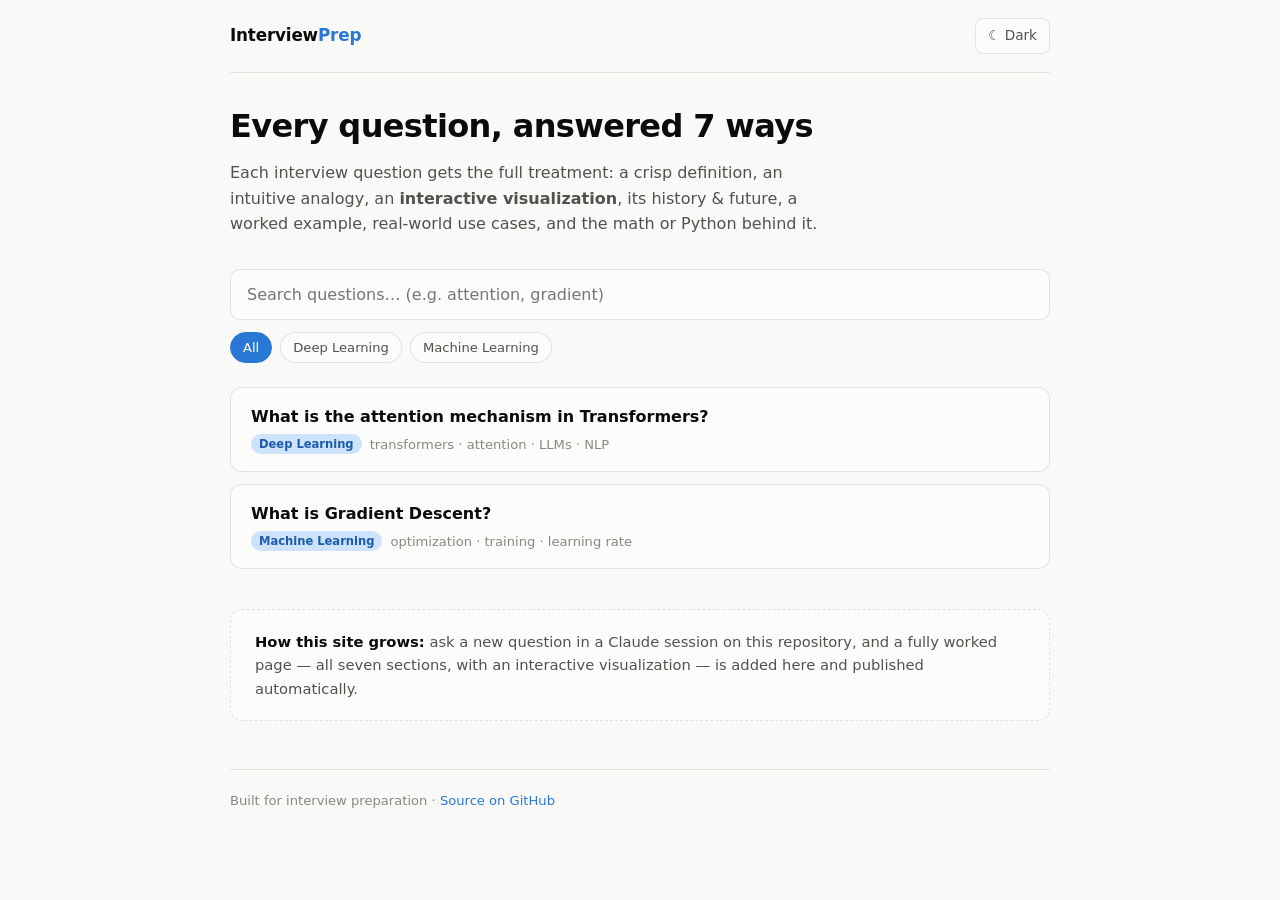
==== index.html @ ab45c210 "Add interview-prep static site with 7-section question pages Home page with search and topic filters" ====
<!DOCTYPE html>
<html lang="en">
<head>
<meta charset="utf-8">
<meta name="viewport" content="width=device-width, initial-scale=1">
<title>Interview Prep — every question, answered 7 ways</title>
<meta name="description" content="Interview preparation notes: each question explained with a definition, analogy, interactive visualization, history, example, use case, and math/code.">
<link rel="stylesheet" href="assets/style.css">
<link rel="icon" href="data:image/svg+xml,<svg xmlns='http://www.w3.org/2000/svg' viewBox='0 0 100 100'><text y='.9em' font-size='90'>🎯</text></svg>">
<script src="assets/questions.js"></script>
<script src="assets/site.js"></script>
</head>
<body>
<div class="wrap">
  <header class="site">
    <a class="brand" href="index.html">Interview<span>Prep</span></a>
    <button id="theme-toggle" type="button">☾ Dark</button>
  </header>

  <div class="hero">
    <h1>Every question, answered 7 ways</h1>
    <p>Each interview question gets the full treatment: a crisp definition, an
    intuitive analogy, an <strong>interactive visualization</strong>, its
    history &amp; future, a worked example, real-world use cases, and the math
    or Python behind it.</p>
  </div>

  <div class="search-row">
    <input id="search" type="search" placeholder="Search questions… (e.g. attention, gradient)" aria-label="Search questions">
  </div>
  <div class="topic-chips" id="topic-chips" role="group" aria-label="Filter by topic"></div>

  <ul class="qlist" id="question-list"></ul>
  <p class="empty-note" id="empty-note" hidden>No questions match — try a different search.</p>

  <div class="howto">
    <strong>How this site grows:</strong> ask a new question in a Claude session
    on this repository, and a fully worked page — all seven sections, with an
    interactive visualization — is added here and published automatically.
  </div>

  <footer class="site">
    Built for interview preparation ·
    <a href="https://github.com/gangwar-ajay/Interview-Preparation">Source on GitHub</a>
  </footer>
</div>
</body>
</html>
---- assets/style.css ----
/* ============================================================
   Interview Prep — shared stylesheet
   Light/dark themes via prefers-color-scheme + data-theme toggle
   ============================================================ */

:root {
  color-scheme: light;
  --page:           #f9f9f7;
  --surface:        #fcfcfb;
  --text-primary:   #0b0b0b;
  --text-secondary: #52514e;
  --muted:          #898781;
  --hairline:       #e1e0d9;
  --border:         rgba(11, 11, 11, 0.10);
  --accent:         #2a78d6;
  --accent-soft:    #cde2fb;
  --accent-strong:  #1c5cab;
  --series-2:       #eb6834;
  --good:           #006300;
  --code-bg:        #f2f1ee;
}

@media (prefers-color-scheme: dark) {
  :root:where(:not([data-theme="light"])) {
    color-scheme: dark;
    --page:           #0d0d0d;
    --surface:        #1a1a19;
    --text-primary:   #ffffff;
    --text-secondary: #c3c2b7;
    --muted:          #898781;
    --hairline:       #2c2c2a;
    --border:         rgba(255, 255, 255, 0.10);
    --accent:         #3987e5;
    --accent-soft:    #104281;
    --accent-strong:  #86b6ef;
    --series-2:       #d95926;
    --good:           #0ca30c;
    --code-bg:        #232322;
  }
}
:root[data-theme="dark"] {
  color-scheme: dark;
  --page:           #0d0d0d;
  --surface:        #1a1a19;
  --text-primary:   #ffffff;
  --text-secondary: #c3c2b7;
  --muted:          #898781;
  --hairline:       #2c2c2a;
  --border:         rgba(255, 255, 255, 0.10);
  --accent:         #3987e5;
  --accent-soft:    #104281;
  --accent-strong:  #86b6ef;
  --series-2:       #d95926;
  --good:           #0ca30c;
  --code-bg:        #232322;
}

* { box-sizing: border-box; }

body {
  margin: 0;
  background: var(--page);
  color: var(--text-primary);
  font-family: system-ui, -apple-system, "Segoe UI", sans-serif;
  line-height: 1.6;
  -webkit-font-smoothing: antialiased;
}

.wrap {
  max-width: 860px;
  margin: 0 auto;
  padding: 0 20px 80px;
}

/* ---------- header ---------- */
header.site {
  display: flex;
  align-items: center;
  justify-content: space-between;
  gap: 12px;
  padding: 18px 0;
  border-bottom: 1px solid var(--hairline);
  margin-bottom: 28px;
}
header.site a.brand {
  font-weight: 700;
  font-size: 1.05rem;
  color: var(--text-primary);
  text-decoration: none;
  letter-spacing: -0.01em;
}
header.site a.brand span { color: var(--accent); }
#theme-toggle {
  background: var(--surface);
  color: var(--text-secondary);
  border: 1px solid var(--border);
  border-radius: 8px;
  padding: 6px 12px;
  font: inherit;
  font-size: 0.85rem;
  cursor: pointer;
}
#theme-toggle:hover { color: var(--text-primary); }

/* ---------- home page ---------- */
.hero { margin: 8px 0 32px; }
.hero h1 {
  font-size: 2rem;
  letter-spacing: -0.02em;
  margin: 0 0 8px;
}
.hero p { color: var(--text-secondary); margin: 0; max-width: 60ch; }

.search-row { margin: 24px 0 12px; }
#search {
  width: 100%;
  padding: 12px 16px;
  font: inherit;
  color: var(--text-primary);
  background: var(--surface);
  border: 1px solid var(--border);
  border-radius: 10px;
}
#search:focus { outline: 2px solid var(--accent); outline-offset: 1px; }

.topic-chips { display: flex; flex-wrap: wrap; gap: 8px; margin: 12px 0 24px; }
.topic-chips button {
  font: inherit;
  font-size: 0.82rem;
  padding: 4px 12px;
  border-radius: 999px;
  border: 1px solid var(--border);
  background: var(--surface);
  color: var(--text-secondary);
  cursor: pointer;
}
.topic-chips button[aria-pressed="true"] {
  background: var(--accent);
  border-color: var(--accent);
  color: #fff;
}

ul.qlist { list-style: none; margin: 0; padding: 0; display: grid; gap: 12px; }
ul.qlist li a {
  display: block;
  background: var(--surface);
  border: 1px solid var(--border);
  border-radius: 12px;
  padding: 16px 20px;
  text-decoration: none;
  color: var(--text-primary);
  transition: border-color 0.15s;
}
ul.qlist li a:hover { border-color: var(--accent); }
ul.qlist .qtitle { font-weight: 600; }
ul.qlist .qmeta { font-size: 0.82rem; color: var(--muted); margin-top: 4px; }
.badge {
  display: inline-block;
  font-size: 0.72rem;
  font-weight: 600;
  padding: 1px 8px;
  border-radius: 999px;
  background: var(--accent-soft);
  color: var(--accent-strong);
  margin-right: 8px;
  vertical-align: 1px;
}
.empty-note { color: var(--muted); padding: 24px 4px; }

.howto {
  margin-top: 40px;
  padding: 20px 24px;
  background: var(--surface);
  border: 1px dashed var(--hairline);
  border-radius: 12px;
  color: var(--text-secondary);
  font-size: 0.92rem;
}
.howto strong { color: var(--text-primary); }

/* ---------- question page ---------- */
nav.crumb { font-size: 0.88rem; margin-bottom: 16px; }
nav.crumb a { color: var(--accent); text-decoration: none; }
nav.crumb a:hover { text-decoration: underline; }

article.question > h1 {
  font-size: 1.7rem;
  letter-spacing: -0.02em;
  margin: 4px 0 6px;
}
.q-topic { color: var(--muted); font-size: 0.88rem; margin-bottom: 28px; }

section.qsection {
  background: var(--surface);
  border: 1px solid var(--border);
  border-radius: 12px;
  padding: 20px 24px 24px;
  margin-bottom: 20px;
}
section.qsection h2 {
  display: flex;
  align-items: center;
  gap: 10px;
  font-size: 1.05rem;
  margin: 0 0 12px;
}
section.qsection h2 .num {
  flex: none;
  width: 26px;
  height: 26px;
  border-radius: 8px;
  background: var(--accent);
  color: #fff;
  font-size: 0.82rem;
  font-weight: 700;
  display: grid;
  place-items: center;
}
section.qsection p { color: var(--text-secondary); margin: 0 0 12px; }
section.qsection p:last-child { margin-bottom: 0; }
section.qsection strong { color: var(--text-primary); }
section.qsection ul, section.qsection ol { color: var(--text-secondary); padding-left: 22px; margin: 0 0 12px; }
section.qsection li { margin-bottom: 6px; }

.timeline { display: grid; gap: 10px; margin: 4px 0 0; }
.timeline .t-row { display: grid; grid-template-columns: 110px 1fr; gap: 14px; }
.timeline .t-when { font-weight: 700; color: var(--accent-strong); font-size: 0.88rem; padding-top: 2px; }
.timeline .t-what { color: var(--text-secondary); }

.formula {
  background: var(--code-bg);
  border: 1px solid var(--hairline);
  border-radius: 10px;
  padding: 14px 18px;
  margin: 12px 0;
  font-size: 1.05rem;
  overflow-x: auto;
  text-align: center;
}
.formula .var { font-style: italic; }

pre {
  background: var(--code-bg);
  border: 1px solid var(--hairline);
  border-radius: 10px;
  padding: 14px 18px;
  overflow-x: auto;
  font-size: 0.85rem;
  line-height: 1.55;
  margin: 12px 0 0;
}
code { font-family: ui-monospace, "SF Mono", Menlo, Consolas, monospace; }
p code, li code {
  background: var(--code-bg);
  border: 1px solid var(--hairline);
  border-radius: 5px;
  padding: 1px 5px;
  font-size: 0.86em;
}

/* ---------- interactive viz shared chrome ---------- */
.viz {
  background: var(--page);
  border: 1px solid var(--hairline);
  border-radius: 10px;
  padding: 18px;
  margin-top: 8px;
}
.viz .viz-hint { font-size: 0.82rem; color: var(--muted); margin: 0 0 14px; }
.viz .controls {
  display: flex;
  flex-wrap: wrap;
  gap: 16px;
  align-items: center;
  margin-bottom: 16px;
  font-size: 0.85rem;
  color: var(--text-secondary);
}
.viz .controls label { display: flex; align-items: center; gap: 8px; }
.viz .controls input[type="range"] { accent-color: var(--accent); width: 130px; }
.viz .controls button {
  font: inherit;
  font-size: 0.85rem;
  padding: 5px 14px;
  border-radius: 8px;
  border: 1px solid var(--border);
  background: var(--surface);
  color: var(--text-primary);
  cursor: pointer;
}
.viz .controls button.primary { background: var(--accent); border-color: var(--accent); color: #fff; }
.viz .controls output { font-variant-numeric: tabular-nums; color: var(--text-primary); }
.viz .readout {
  font-size: 0.85rem;
  color: var(--text-secondary);
  font-variant-numeric: tabular-nums;
  margin-top: 12px;
  min-height: 1.4em;
}
.viz svg { display: block; width: 100%; height: auto; }

footer.site {
  margin-top: 48px;
  padding-top: 20px;
  border-top: 1px solid var(--hairline);
  color: var(--muted);
  font-size: 0.82rem;
}
footer.site a { color: var(--accent); text-decoration: none; }

@media (max-width: 560px) {
  .timeline .t-row { grid-template-columns: 1fr; gap: 2px; }
  .hero h1 { font-size: 1.55rem; }
}
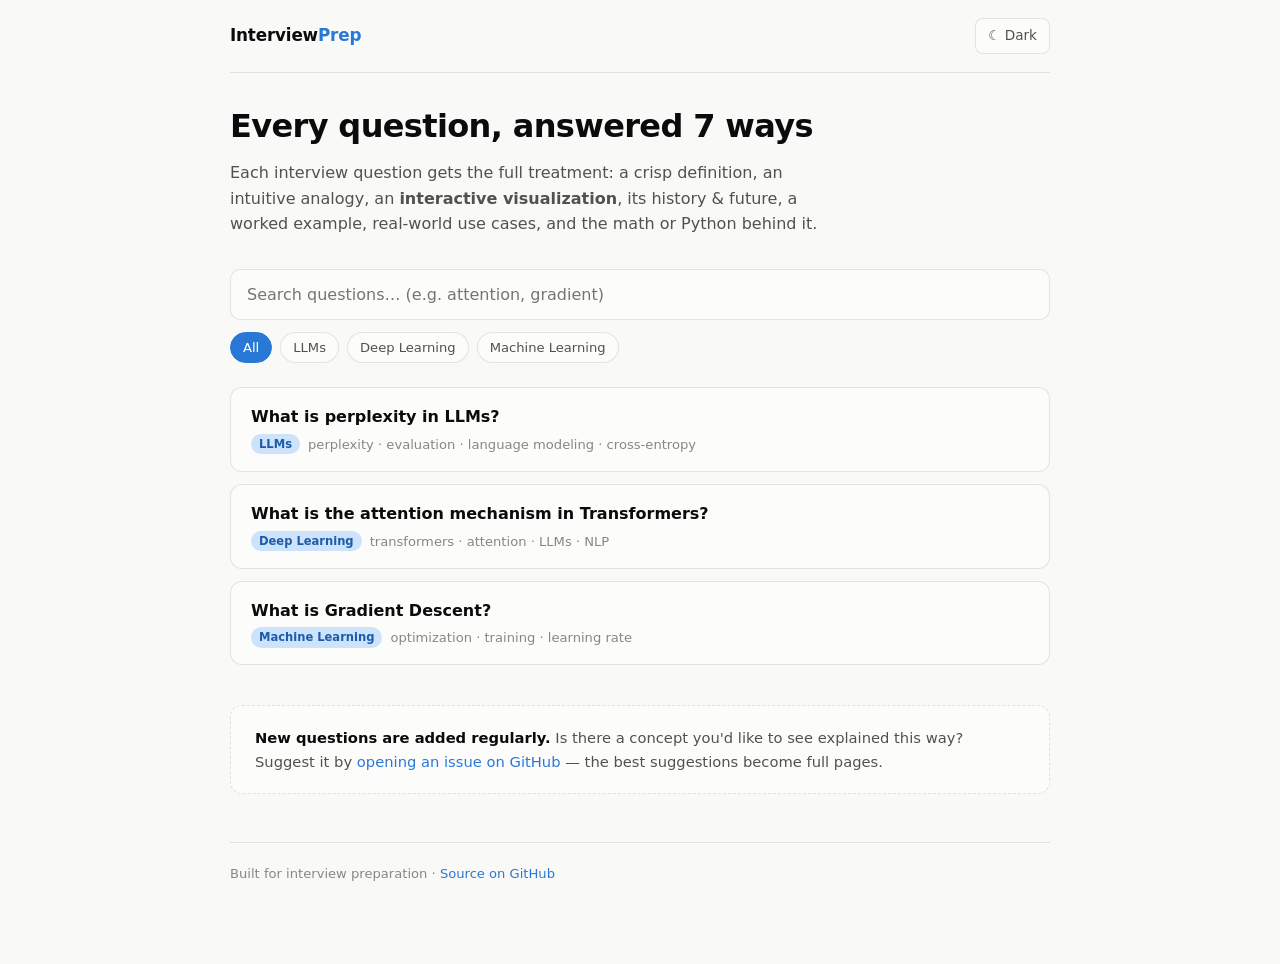
==== commit ccb4cb53: "Replace home-page workflow note with public-facing suggestion box The blurb about asking questions i" ====
--- a/index.html
+++ b/index.html
@@ -34,9 +34,10 @@
   <p class="empty-note" id="empty-note" hidden>No questions match — try a different search.</p>
 
   <div class="howto">
-    <strong>How this site grows:</strong> ask a new question in a Claude session
-    on this repository, and a fully worked page — all seven sections, with an
-    interactive visualization — is added here and published automatically.
+    <strong>New questions are added regularly.</strong> Is there a concept you'd
+    like to see explained this way? Suggest it by
+    <a href="https://github.com/gangwar-ajay/Interview-Preparation/issues">opening
+    an issue on GitHub</a> — the best suggestions become full pages.
   </div>
 
   <footer class="site">
--- a/assets/style.css
+++ b/assets/style.css
@@ -177,6 +177,8 @@
   font-size: 0.92rem;
 }
 .howto strong { color: var(--text-primary); }
+.howto a { color: var(--accent); text-decoration: none; }
+.howto a:hover { text-decoration: underline; }
 
 /* ---------- question page ---------- */
 nav.crumb { font-size: 0.88rem; margin-bottom: 16px; }
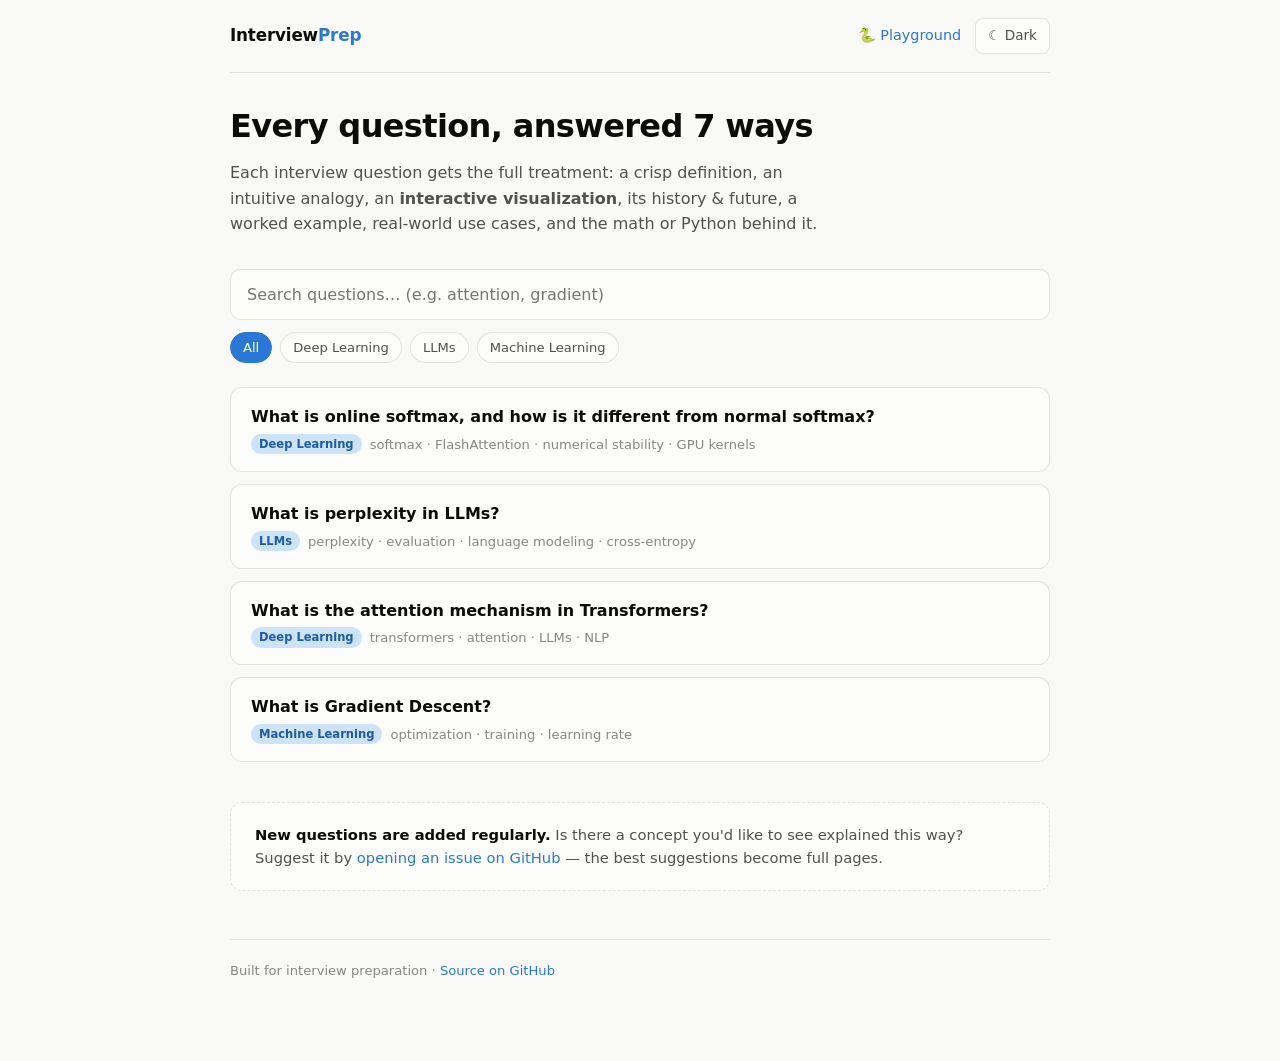
==== commit fb0e9fbf: "Add in-browser Python runner (Pyodide) and Playground page Every code block on question pages gets a" ====
--- a/index.html
+++ b/index.html
@@ -14,7 +14,10 @@
 <div class="wrap">
   <header class="site">
     <a class="brand" href="index.html">Interview<span>Prep</span></a>
-    <button id="theme-toggle" type="button">☾ Dark</button>
+    <div class="site-nav">
+      <a class="nav-link" href="playground.html">🐍 Playground</a>
+      <button id="theme-toggle" type="button">☾ Dark</button>
+    </div>
   </header>
 
   <div class="hero">
--- a/assets/style.css
+++ b/assets/style.css
@@ -90,6 +90,9 @@
   letter-spacing: -0.01em;
 }
 header.site a.brand span { color: var(--accent); }
+.site-nav { display: flex; align-items: center; gap: 14px; }
+.nav-link { color: var(--accent); text-decoration: none; font-size: 0.9rem; }
+.nav-link:hover { text-decoration: underline; }
 #theme-toggle {
   background: var(--surface);
   color: var(--text-secondary);
@@ -260,6 +263,26 @@
   font-size: 0.86em;
 }
 
+/* ---------- in-browser Python runner ---------- */
+.run-row { display: flex; align-items: center; gap: 12px; margin-top: 8px; }
+.run-btn {
+  font: inherit;
+  font-size: 0.85rem;
+  padding: 6px 16px;
+  border-radius: 8px;
+  border: 1px solid var(--accent);
+  background: var(--accent);
+  color: #fff;
+  cursor: pointer;
+}
+.run-btn:hover:not(:disabled) { background: var(--accent-strong); border-color: var(--accent-strong); }
+.run-btn:disabled { background: var(--surface); border-color: var(--border); color: var(--muted); cursor: default; }
+pre.py-out {
+  margin-top: 8px;
+  white-space: pre-wrap;
+  border-left: 3px solid var(--accent);
+}
+
 /* ---------- interactive viz shared chrome ---------- */
 .viz {
   background: var(--page);
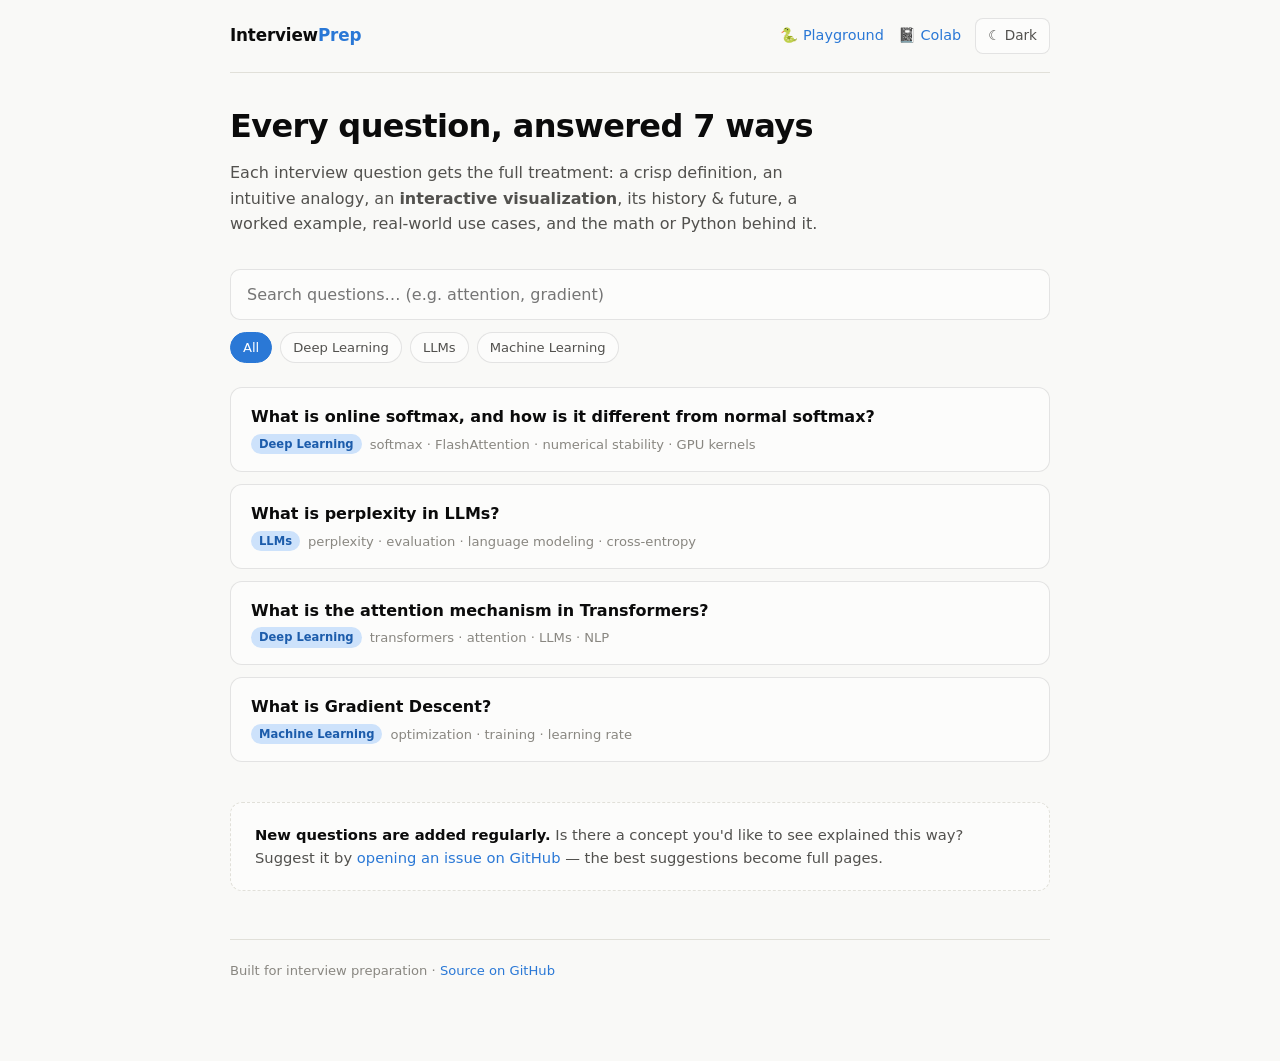
==== commit fa5b5575: "Add Colab notebooks page with header nav link New notebooks.html lists every companion Colab noteboo" ====
--- a/index.html
+++ b/index.html
@@ -16,6 +16,7 @@
     <a class="brand" href="index.html">Interview<span>Prep</span></a>
     <div class="site-nav">
       <a class="nav-link" href="playground.html">🐍 Playground</a>
+      <a class="nav-link" href="notebooks.html">📓 Colab</a>
       <button id="theme-toggle" type="button">☾ Dark</button>
     </div>
   </header>
--- a/assets/style.css
+++ b/assets/style.css
@@ -282,6 +282,15 @@
   white-space: pre-wrap;
   border-left: 3px solid var(--accent);
 }
+.colab-link {
+  font-size: 0.85rem;
+  padding: 6px 16px;
+  border-radius: 8px;
+  border: 1px solid var(--series-2);
+  color: var(--series-2);
+  text-decoration: none;
+}
+.colab-link:hover { background: var(--series-2); color: #fff; }
 
 /* ---------- interactive viz shared chrome ---------- */
 .viz {
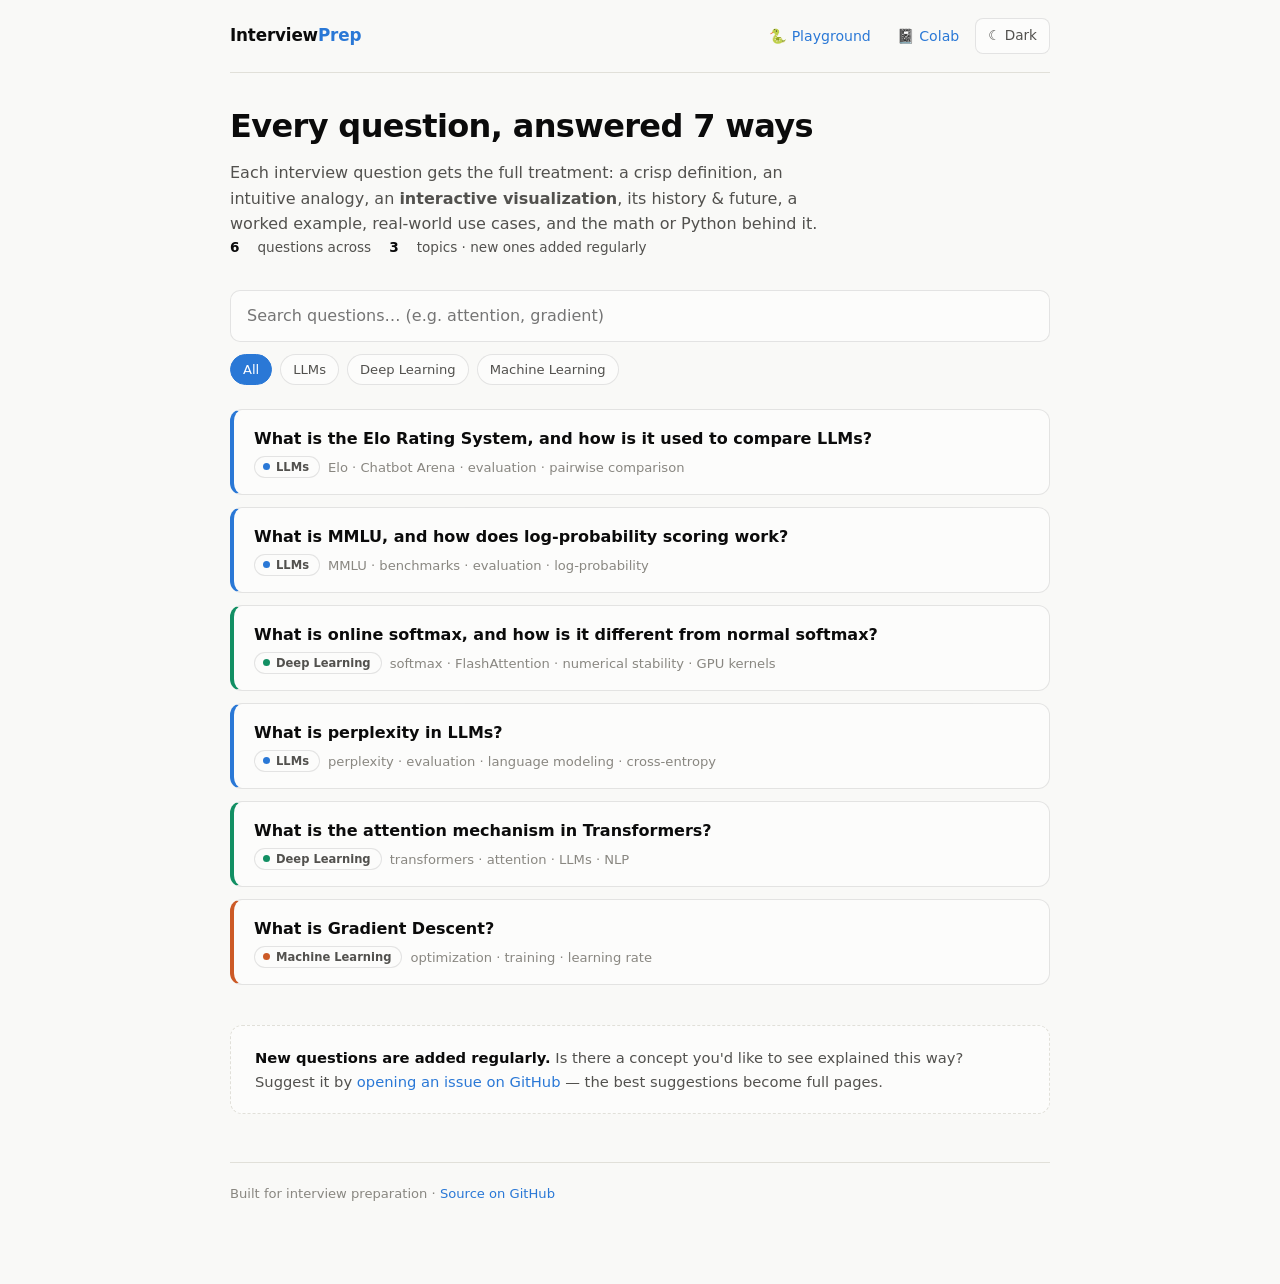
==== commit c12cd2d2: "Site-wide UI polish: topic colors, mini-nav, motion and focus refinement Core visual pass: each topi" ====
--- a/index.html
+++ b/index.html
@@ -27,6 +27,7 @@
     intuitive analogy, an <strong>interactive visualization</strong>, its
     history &amp; future, a worked example, real-world use cases, and the math
     or Python behind it.</p>
+    <p class="stats-line" id="stats"></p>
   </div>
 
   <div class="search-row">
--- a/assets/style.css
+++ b/assets/style.css
@@ -18,6 +18,19 @@
   --series-2:       #eb6834;
   --good:           #006300;
   --code-bg:        #f2f1ee;
+  --card-shadow:    0 6px 18px rgba(11, 11, 11, 0.08);
+
+  /* Per-topic identity colors — deep enough to carry white text/numerals
+     safely, so one set of values works unchanged in both themes. Used as
+     accents (card edges, dots, section numerals), never as body text. */
+  --topic-1: #2a78d6; /* blue   */
+  --topic-2: #cc5a26; /* orange */
+  --topic-3: #128f63; /* teal   */
+  --topic-4: #a8760a; /* gold   */
+  --topic-5: #b94a72; /* magenta*/
+  --topic-6: #1f7a1f; /* green  */
+  --topic-7: #4a3aa7; /* violet */
+  --topic-8: #c23a3a; /* red    */
 }
 
 @media (prefers-color-scheme: dark) {
@@ -36,6 +49,7 @@
     --series-2:       #d95926;
     --good:           #0ca30c;
     --code-bg:        #232322;
+    --card-shadow:    0 8px 20px rgba(0, 0, 0, 0.45);
   }
 }
 :root[data-theme="dark"] {
@@ -53,9 +67,15 @@
   --series-2:       #d95926;
   --good:           #0ca30c;
   --code-bg:        #232322;
+  --card-shadow:    0 8px 20px rgba(0, 0, 0, 0.45);
 }
 
 * { box-sizing: border-box; }
+
+html { scroll-behavior: auto; }
+@media (prefers-reduced-motion: no-preference) {
+  html { scroll-behavior: smooth; }
+}
 
 body {
   margin: 0;
@@ -75,9 +95,10 @@
 /* ---------- header ---------- */
 header.site {
   display: flex;
+  flex-wrap: wrap;
   align-items: center;
   justify-content: space-between;
-  gap: 12px;
+  gap: 10px 12px;
   padding: 18px 0;
   border-bottom: 1px solid var(--hairline);
   margin-bottom: 28px;
@@ -90,9 +111,16 @@
   letter-spacing: -0.01em;
 }
 header.site a.brand span { color: var(--accent); }
-.site-nav { display: flex; align-items: center; gap: 14px; }
-.nav-link { color: var(--accent); text-decoration: none; font-size: 0.9rem; }
-.nav-link:hover { text-decoration: underline; }
+.site-nav { display: flex; flex-wrap: wrap; align-items: center; gap: 6px; row-gap: 6px; }
+.nav-link {
+  color: var(--accent);
+  text-decoration: none;
+  font-size: 0.88rem;
+  padding: 6px 10px;
+  border-radius: 8px;
+  transition: background-color 0.15s;
+}
+.nav-link:hover { background: var(--surface); text-decoration: none; }
 #theme-toggle {
   background: var(--surface);
   color: var(--text-secondary);
@@ -102,8 +130,14 @@
   font: inherit;
   font-size: 0.85rem;
   cursor: pointer;
+  transition: color 0.15s, transform 0.1s ease;
 }
 #theme-toggle:hover { color: var(--text-primary); }
+
+@media (max-width: 480px) {
+  .site-nav { gap: 2px; }
+  .nav-link { font-size: 0.82rem; padding: 5px 8px; }
+}
 
 /* ---------- home page ---------- */
 .hero { margin: 8px 0 32px; }
@@ -113,6 +147,13 @@
   margin: 0 0 8px;
 }
 .hero p { color: var(--text-secondary); margin: 0; max-width: 60ch; }
+.stats-line {
+  display: flex; flex-wrap: wrap; gap: 8px 18px;
+  margin: 14px 0 0;
+  font-size: 0.85rem;
+  color: var(--muted);
+}
+.stats-line strong { color: var(--text-primary); font-variant-numeric: tabular-nums; }
 
 .search-row { margin: 24px 0 12px; }
 #search {
@@ -137,9 +178,12 @@
   color: var(--text-secondary);
   cursor: pointer;
 }
+.topic-chips button {
+  transition: background-color 0.15s, border-color 0.15s, transform 0.1s ease;
+}
 .topic-chips button[aria-pressed="true"] {
-  background: var(--accent);
-  border-color: var(--accent);
+  background: var(--tc, var(--accent));
+  border-color: var(--tc, var(--accent));
   color: #fff;
 }
 
@@ -148,25 +192,39 @@
   display: block;
   background: var(--surface);
   border: 1px solid var(--border);
+  border-left: 4px solid var(--tc, var(--hairline));
   border-radius: 12px;
   padding: 16px 20px;
   text-decoration: none;
   color: var(--text-primary);
-  transition: border-color 0.15s;
-}
-ul.qlist li a:hover { border-color: var(--accent); }
+  transition: transform 0.15s ease, box-shadow 0.15s ease, border-color 0.15s ease;
+}
+ul.qlist li a:hover {
+  border-color: var(--tc, var(--accent));
+  border-left-color: var(--tc, var(--accent));
+  transform: translateY(-2px);
+  box-shadow: var(--card-shadow);
+}
 ul.qlist .qtitle { font-weight: 600; }
 ul.qlist .qmeta { font-size: 0.82rem; color: var(--muted); margin-top: 4px; }
 .badge {
-  display: inline-block;
+  display: inline-flex;
+  align-items: center;
+  gap: 6px;
   font-size: 0.72rem;
   font-weight: 600;
-  padding: 1px 8px;
+  padding: 1px 10px 1px 8px;
   border-radius: 999px;
-  background: var(--accent-soft);
-  color: var(--accent-strong);
+  background: var(--surface);
+  border: 1px solid var(--border);
+  color: var(--text-secondary);
   margin-right: 8px;
   vertical-align: 1px;
+}
+.badge .dot {
+  width: 7px; height: 7px; flex: none;
+  border-radius: 50%;
+  background: var(--tc, var(--accent));
 }
 .empty-note { color: var(--muted); padding: 24px 4px; }
 
@@ -193,7 +251,45 @@
   letter-spacing: -0.02em;
   margin: 4px 0 6px;
 }
-.q-topic { color: var(--muted); font-size: 0.88rem; margin-bottom: 28px; }
+.q-topic { color: var(--muted); font-size: 0.88rem; margin-bottom: 28px; display: flex; flex-wrap: wrap; align-items: center; gap: 8px; }
+.q-topic .topic-badge {
+  display: inline-flex; align-items: center; gap: 6px;
+  font-size: 0.78rem; font-weight: 600;
+  padding: 2px 10px 2px 8px;
+  border-radius: 999px;
+  background: var(--surface);
+  border: 1px solid var(--border);
+  color: var(--text-secondary);
+}
+.q-topic .topic-badge .dot { width: 7px; height: 7px; border-radius: 50%; background: var(--tc, var(--accent)); flex: none; }
+
+/* ---------- sticky mini section-nav ---------- */
+.mini-nav {
+  position: sticky;
+  top: 0;
+  z-index: 5;
+  display: flex;
+  gap: 4px;
+  overflow-x: auto;
+  padding: 8px 2px;
+  margin: 0 0 24px;
+  background: var(--page);
+  border-bottom: 1px solid var(--hairline);
+  scrollbar-width: thin;
+}
+.mini-nav a {
+  flex: none;
+  font-size: 0.8rem;
+  color: var(--text-secondary);
+  text-decoration: none;
+  padding: 6px 12px;
+  border-radius: 999px;
+  white-space: nowrap;
+  transition: background-color 0.15s, color 0.15s;
+}
+.mini-nav a:hover { background: var(--surface); color: var(--text-primary); }
+.mini-nav a.active { background: var(--tc, var(--accent)); color: #fff; }
+.qsection { scroll-margin-top: 56px; }
 
 section.qsection {
   background: var(--surface);
@@ -214,7 +310,7 @@
   width: 26px;
   height: 26px;
   border-radius: 8px;
-  background: var(--accent);
+  background: var(--tc, var(--accent));
   color: #fff;
   font-size: 0.82rem;
   font-weight: 700;
@@ -282,6 +378,9 @@
   white-space: pre-wrap;
   border-left: 3px solid var(--accent);
 }
+.pg-open { font-size: 0.82rem; color: var(--accent); text-decoration: none; }
+.pg-open:hover { text-decoration: underline; }
+.py-plots img { max-width: 100%; border: 1px solid var(--hairline); border-radius: 8px; margin-top: 8px; background: #fff; }
 .colab-link {
   font-size: 0.85rem;
   padding: 6px 16px;
@@ -346,3 +445,22 @@
   .timeline .t-row { grid-template-columns: 1fr; gap: 2px; }
   .hero h1 { font-size: 1.55rem; }
 }
+
+/* ---------- motion & focus polish ---------- */
+.wrap { animation: none; }
+@media (prefers-reduced-motion: no-preference) {
+  .wrap { animation: fade-in-up 0.4s ease both; }
+}
+@keyframes fade-in-up {
+  from { opacity: 0; transform: translateY(6px); }
+  to   { opacity: 1; transform: none; }
+}
+
+a:focus-visible, button:focus-visible, input:focus-visible, textarea:focus-visible {
+  outline: 2px solid var(--accent);
+  outline-offset: 2px;
+  border-radius: 4px;
+}
+
+button { transition: transform 0.1s ease; }
+button:active:not(:disabled) { transform: scale(0.97); }
